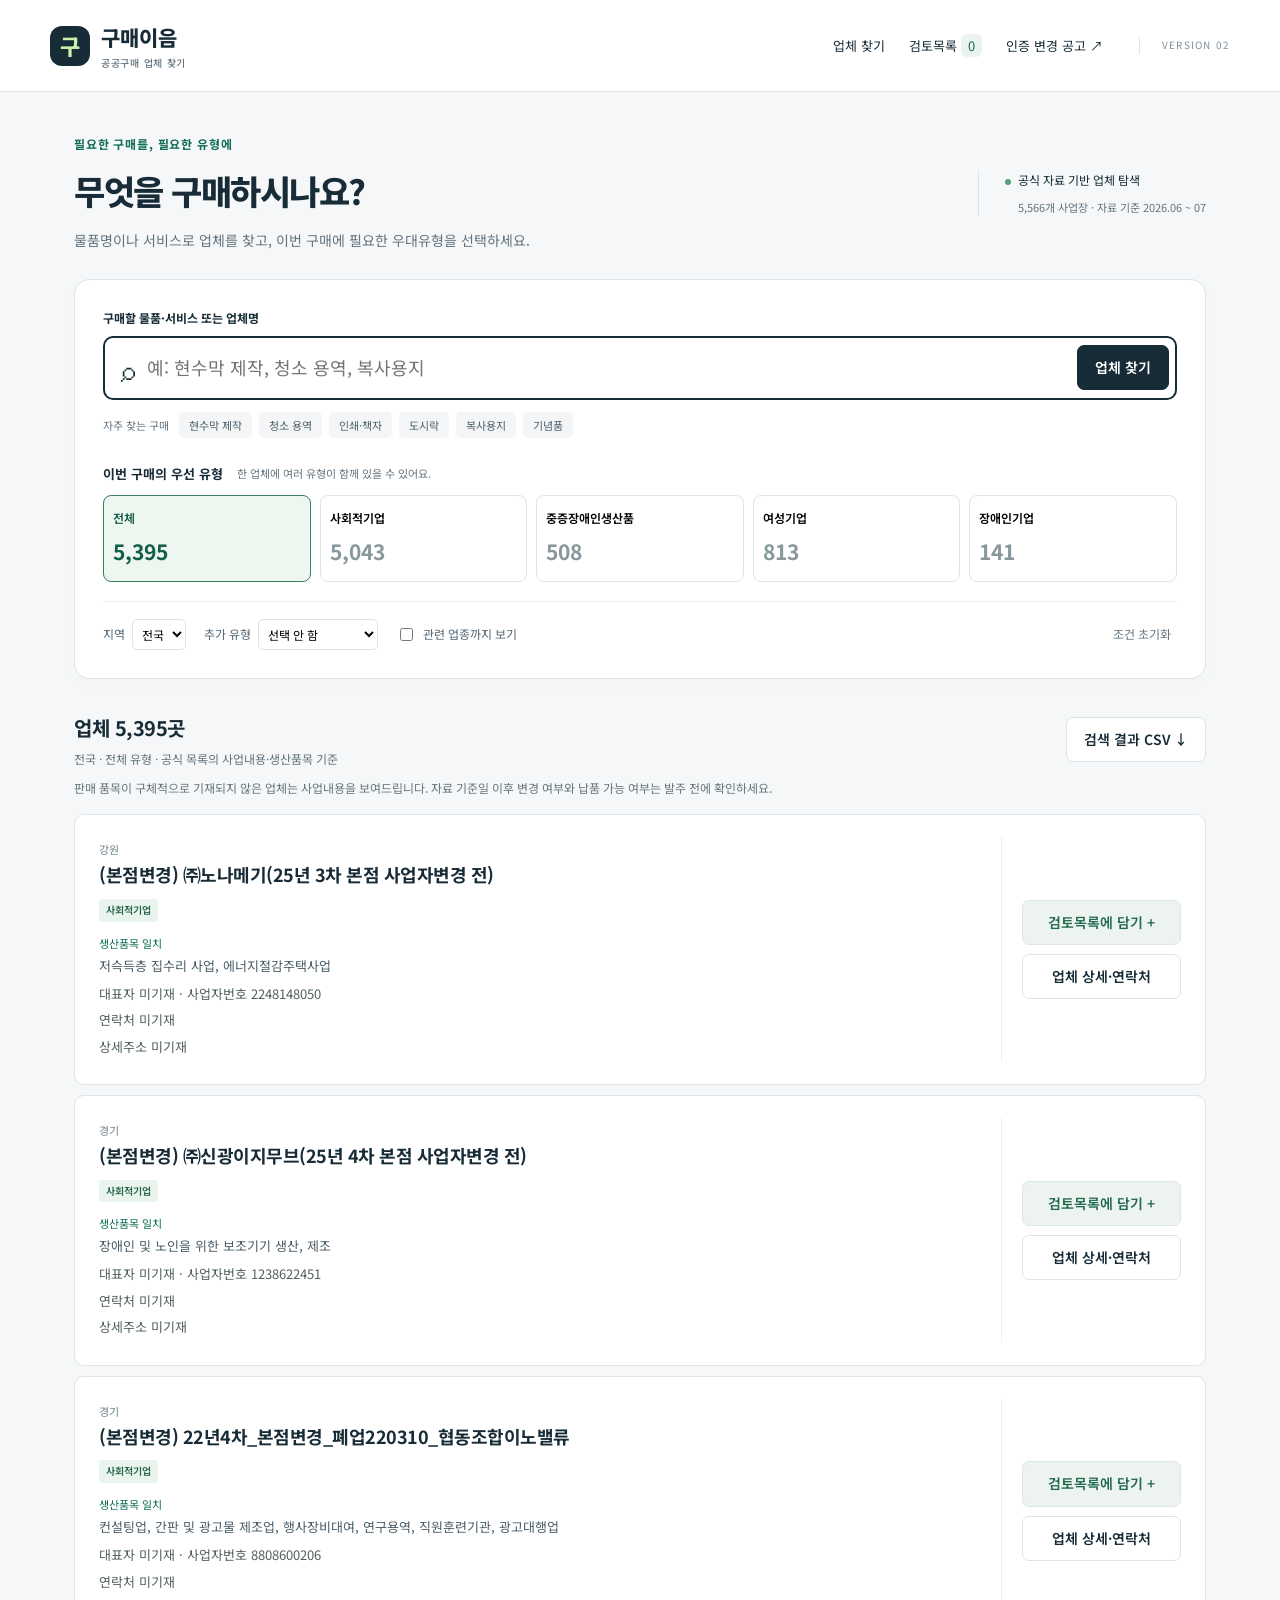
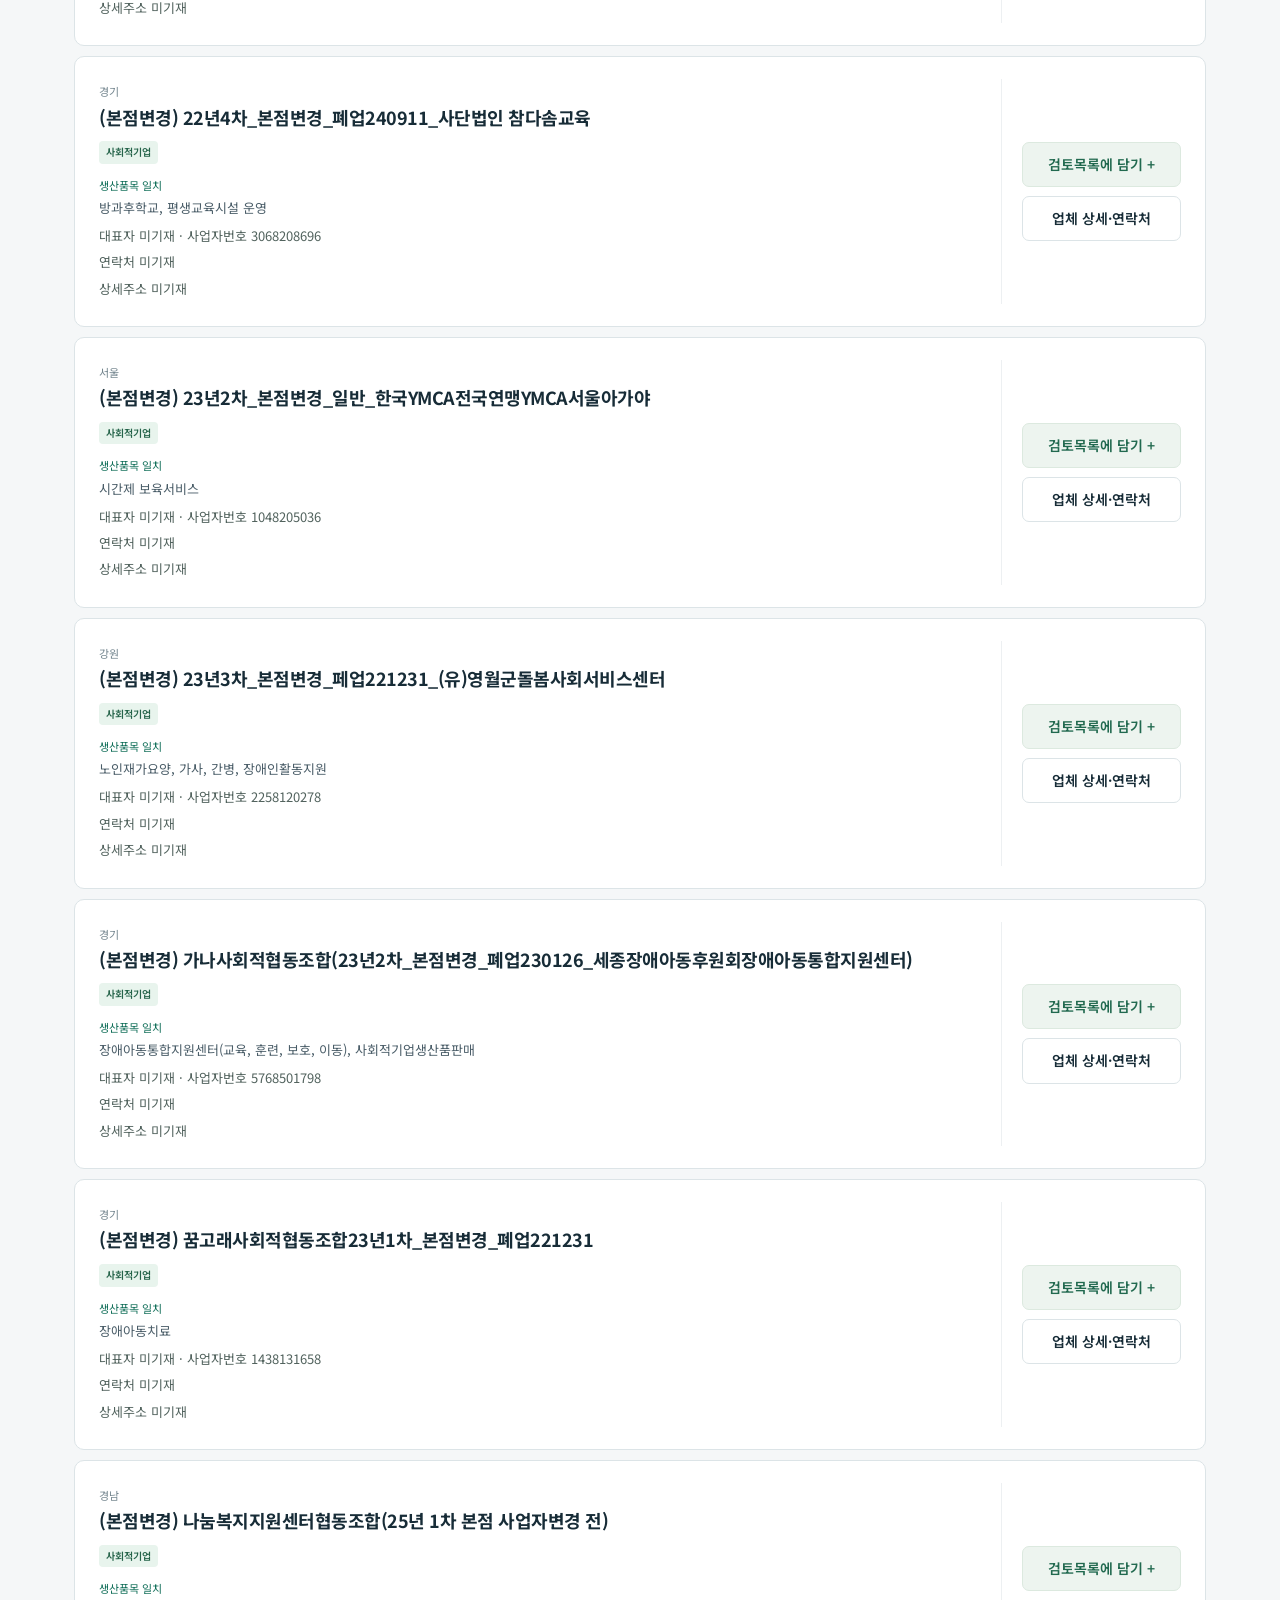
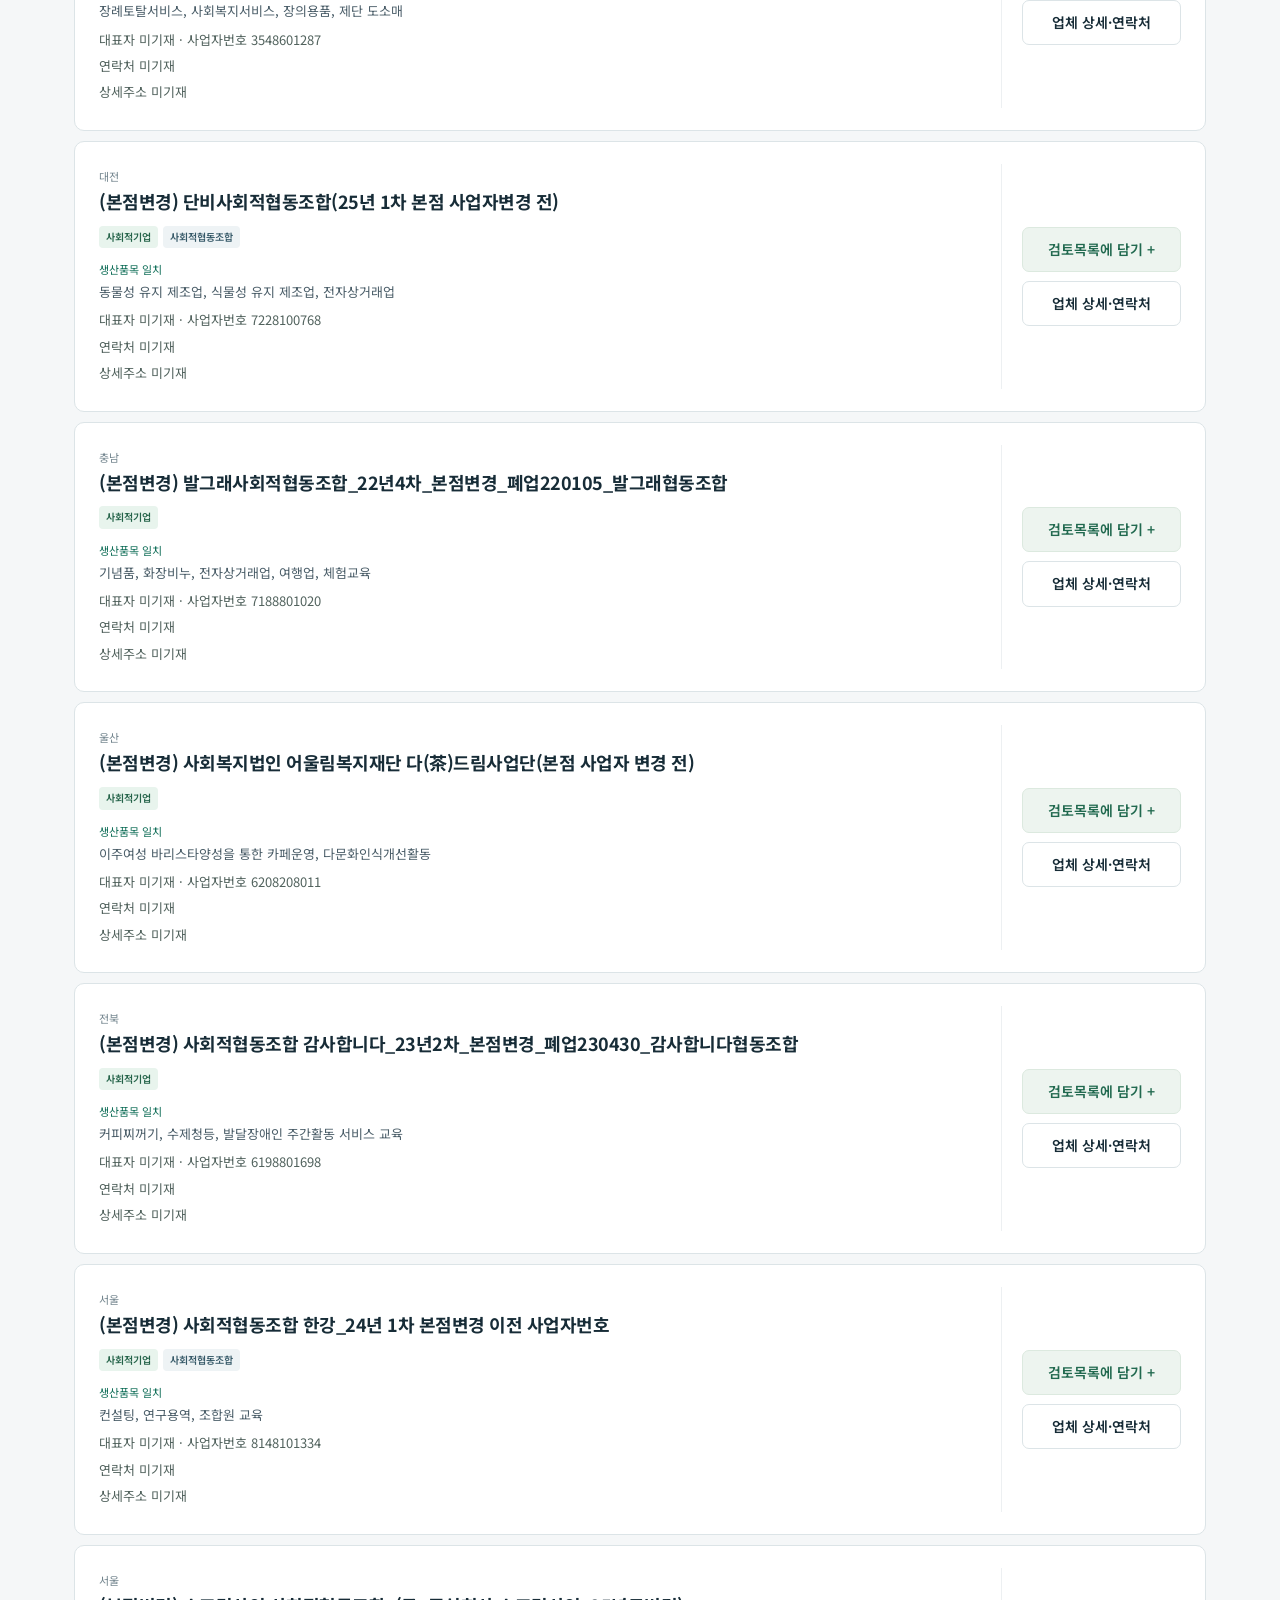
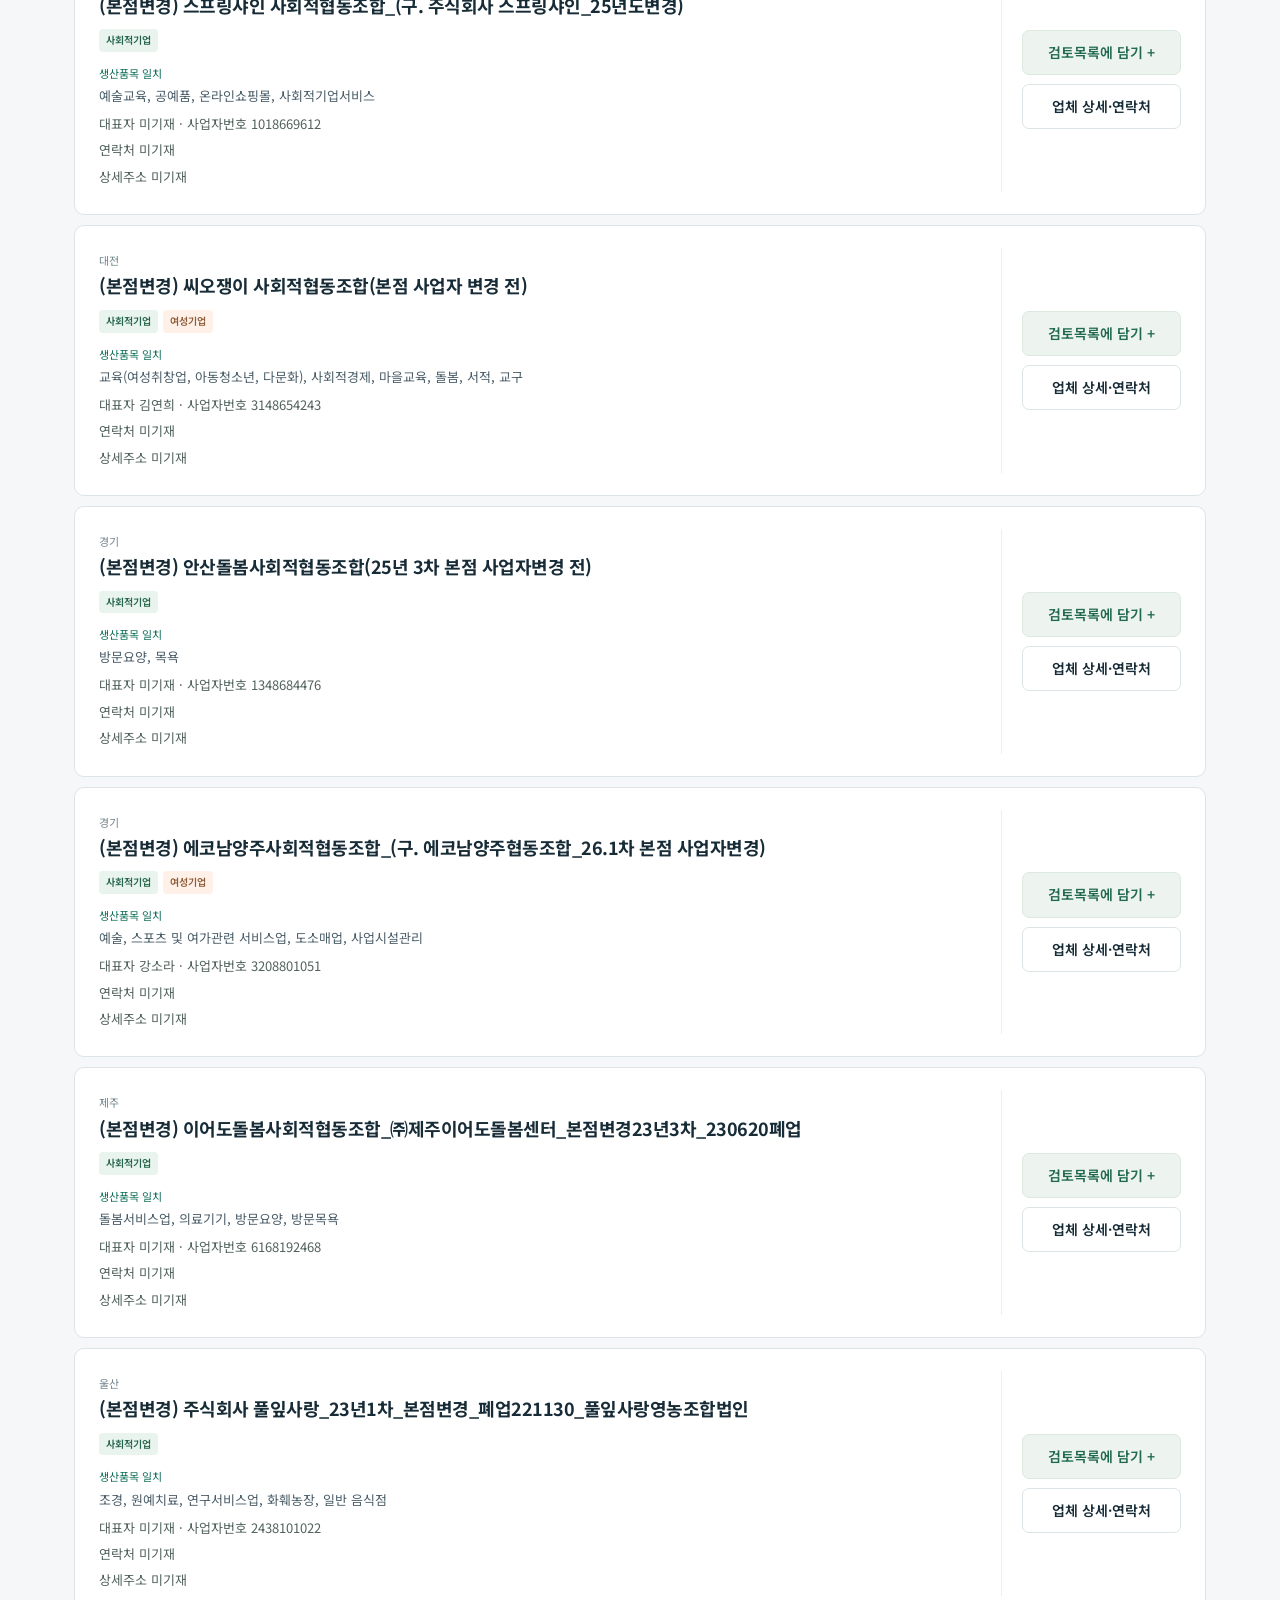
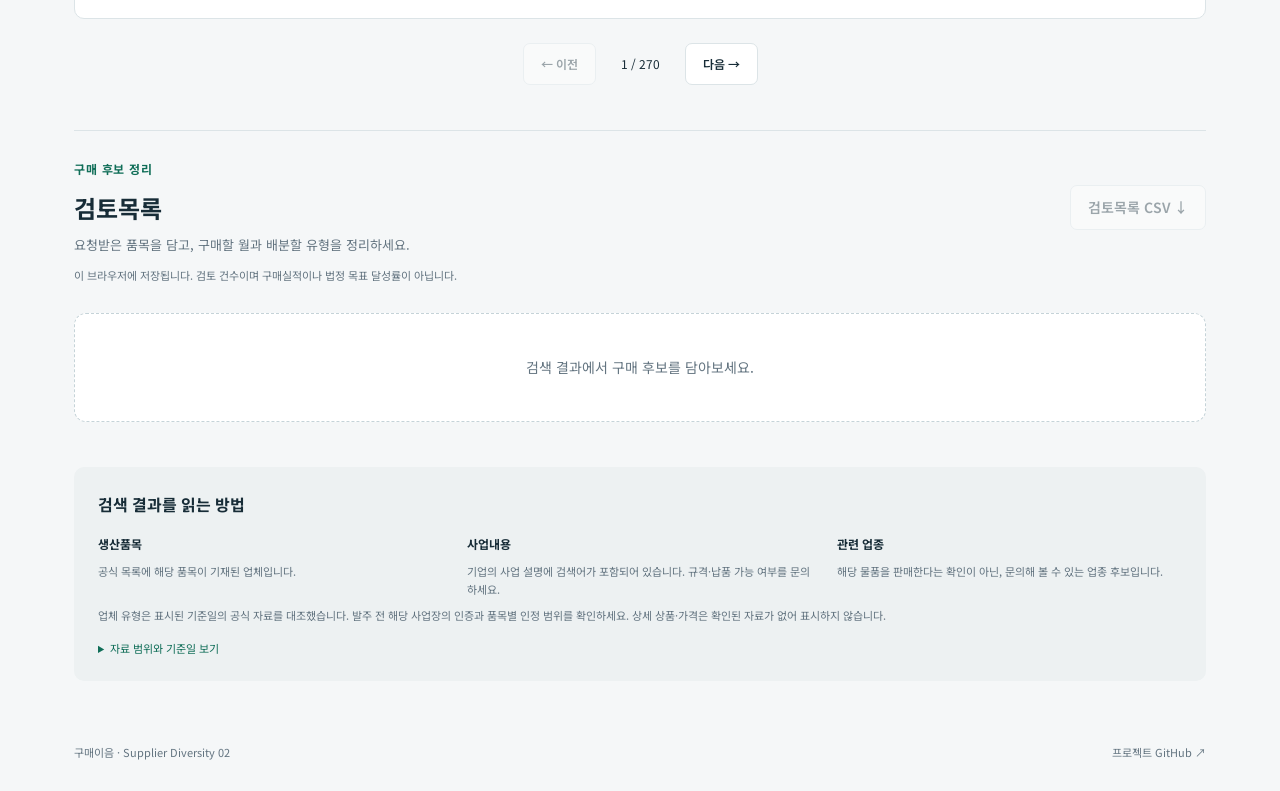
==== site/index.html @ 0f8f9295 "feat: add procurement directory with public business contacts and monthly shortlist" ====
<!doctype html>
<html lang="ko">
<head><meta charset="utf-8"><meta name="viewport" content="width=device-width,initial-scale=1"><meta name="description" content="필요한 물품과 서비스를 검색하고 사회적기업·중증장애인생산품 생산시설·여성기업 구매 후보를 비교하세요."><title>구매이음 · 공공구매 업체 찾기</title><link rel="stylesheet" href="./directory.css"><script src="./directory.js" defer></script></head>
<body>
<header class="topbar"><a class="brand" href="./"><span class="brand-mark">구</span><span>구매이음<small>공공구매 업체 찾기</small></span></a><nav><a href="#search-section">업체 찾기</a><a href="#review-section">검토목록 <span id="saved-count">0</span></a><a href="./cancellations.html">인증 변경 공고 ↗</a></nav><span class="version">VERSION 02</span></header>
<main>
<section class="intro"><div><p class="eyebrow">필요한 구매를, 필요한 유형에</p><h1>무엇을 구매하시나요?</h1><p>물품명이나 서비스로 업체를 찾고, 이번 구매에 필요한 우대유형을 선택하세요.</p></div><aside><span class="live-dot"></span>공식 자료 기반 업체 탐색<small id="source-status">자료를 불러오는 중입니다</small></aside></section>
<section id="search-section" class="search-panel">
<form id="search-form"><label for="search">구매할 물품·서비스 또는 업체명</label><div class="search-row"><span aria-hidden="true">⌕</span><input id="search" type="search" placeholder="예: 현수막 제작, 청소 용역, 복사용지" autocomplete="off"><button class="primary" type="submit">업체 찾기</button></div></form>
<div class="examples"><span>자주 찾는 구매</span><button data-query="현수막 제작">현수막 제작</button><button data-query="청소">청소 용역</button><button data-query="인쇄">인쇄·책자</button><button data-query="도시락">도시락</button><button data-query="복사용지">복사용지</button><button data-query="기념품">기념품</button></div>
<div class="priority-heading"><strong>이번 구매의 우선 유형</strong><span>한 업체에 여러 유형이 함께 있을 수 있어요.</span></div>
<div id="type-tabs" class="type-tabs" role="group" aria-label="우대기업 유형"></div>
<div class="filters"><label>지역 <select id="region"><option value="">전국</option></select></label><label>추가 유형 <select id="extra-type"><option value="">선택 안 함</option><option>창업기업</option><option>장애인표준사업장</option><option>사회적협동조합</option></select></label><label class="check"><input id="related" type="checkbox">관련 업종까지 보기</label><button id="reset" class="text-button">조건 초기화</button></div>
</section>
<div class="results-toolbar"><div><h2 id="result-title">검색할 업체를 준비하고 있습니다</h2><p id="result-context" aria-live="polite"></p></div><button id="export-results" class="secondary" disabled>검색 결과 CSV ↓</button></div>
<div id="coverage-note" class="coverage-note"></div>
<section id="results" aria-label="업체 검색 결과"></section>
<div class="pagination"><button id="prev" class="secondary" disabled>← 이전</button><span id="page-label"></span><button id="next" class="secondary" disabled>다음 →</button></div>
<section id="review-section" class="review-section"><div class="section-heading"><div><p class="eyebrow">구매 후보 정리</p><h2>검토목록</h2><p>요청받은 품목을 담고, 구매할 월과 배분할 유형을 정리하세요.</p></div><button id="export-review" class="secondary" disabled>검토목록 CSV ↓</button></div><p class="local-note">이 브라우저에 저장됩니다. 검토 건수이며 구매실적이나 법정 목표 달성률이 아닙니다.</p><div id="review-summary" class="review-summary"></div><div id="review-list"></div></section>
<section class="method"><h2>검색 결과를 읽는 방법</h2><div><article><b>생산품목</b><p>공식 목록에 해당 품목이 기재된 업체입니다.</p></article><article><b>사업내용</b><p>기업의 사업 설명에 검색어가 포함되어 있습니다. 규격·납품 가능 여부를 문의하세요.</p></article><article><b>관련 업종</b><p>해당 물품을 판매한다는 확인이 아닌, 문의해 볼 수 있는 업종 후보입니다.</p></article></div><p>업체 유형은 표시된 기준일의 공식 자료를 대조했습니다. 발주 전 해당 사업장의 인증과 품목별 인정 범위를 확인하세요. 상세 상품·가격은 확인된 자료가 없어 표시하지 않습니다.</p><details><summary>자료 범위와 기준일 보기</summary><div id="source-details"></div></details></section>
</main><footer><span>구매이음 · Supplier Diversity 02</span><a href="https://github.com/joongyu01/supplier_diversity_2" target="_blank" rel="noopener">프로젝트 GitHub ↗</a></footer>
<dialog id="supplier-dialog"><button id="close-dialog" class="dialog-close" aria-label="상세 닫기">×</button><div id="supplier-detail"></div></dialog><div id="toast" role="status" hidden></div>
</body></html>
---- site/directory.css ----
@import url('https://fonts.googleapis.com/css2?family=Noto+Sans+KR:wght@400;500;600;700;800&display=swap');
:root{font-family:'Noto Sans KR',system-ui,sans-serif;color:#172c37;background:#f5f7f8;font-synthesis:none;--ink:#172c37;--muted:#637480;--line:#dce4e7;--green:#106e58}*{box-sizing:border-box}body{margin:0;font-size:14px;line-height:1.65}button,input,select{font:inherit}button,a{touch-action:manipulation}button{cursor:pointer}button:disabled{opacity:.4;cursor:default}a{color:inherit;text-decoration:none}button,input,select,a{outline-offset:4px}a:hover{text-decoration:underline}h1,h2,h3,p{margin:0}.topbar{background:#fff;border-bottom:1px solid var(--line);padding:20px max(24px,calc((100vw - 1180px)/2));display:flex;align-items:center;gap:36px}.brand{display:flex;align-items:center;gap:11px;font-size:21px;font-weight:800;white-space:nowrap}.brand-mark{background:var(--ink);color:#cbefac;border-radius:12px;width:40px;height:40px;display:grid;place-items:center;font-size:22px}.brand small{display:block;font-size:10px;letter-spacing:.07em;color:var(--muted);font-weight:500}.topbar nav{display:flex;gap:24px;margin-left:auto;font-size:13px}.topbar nav span{background:#eaf3ee;color:var(--green);padding:2px 7px;border-radius:6px}.version{font-size:10px;letter-spacing:.12em;color:#84919a;border-left:1px solid var(--line);padding-left:22px}main{max-width:1180px;margin:auto;padding:42px 24px}.intro{display:flex;justify-content:space-between;align-items:center;margin-bottom:27px;gap:24px}.eyebrow{color:var(--green);font-size:12px;font-weight:700;letter-spacing:.07em;margin-bottom:9px}h1{font-size:34px;letter-spacing:-1.5px;font-weight:800}.intro p:not(.eyebrow){color:var(--muted);margin-top:10px}.intro aside{font-size:12px;border-left:1px solid var(--line);padding-left:26px;min-width:200px}.intro aside small{display:block;color:var(--muted);margin:8px 0 0 13px;font-size:11px}.live-dot{display:inline-block;background:#52a077;width:6px;height:6px;border-radius:50%;margin-right:7px}.search-panel{background:white;border:1px solid var(--line);border-radius:15px;padding:28px;box-shadow:0 7px 20px #162b3304}.search-panel form>label{font-size:12px;font-weight:700;display:block;margin-bottom:8px}.search-row{display:flex;border:2px solid var(--ink);border-radius:10px;align-items:center;padding:5px 6px 5px 16px;gap:12px}.search-row>span{font-size:28px}.search-row input{flex:1;min-width:0;border:0;background:none;outline:none;font-size:18px;padding:10px 0}.primary,.secondary{border-radius:7px;font-weight:600;padding:10px 17px;border:1px solid var(--line);background:#fff;color:var(--ink)}.primary{background:var(--ink);color:white;border-color:var(--ink);white-space:nowrap}.primary:hover{background:#285044}.secondary:hover{border-color:var(--green)}.examples{display:flex;flex-wrap:wrap;gap:7px;align-items:center;margin:12px 0 25px;font-size:11px}.examples>span{color:var(--muted);margin-right:3px}.examples button{border:0;background:#f3f5f6;color:#4d626d;padding:4px 10px;border-radius:5px}.examples button:hover{background:#e2ede5}.priority-heading{display:flex;gap:14px;align-items:center;margin-bottom:11px}.priority-heading strong{font-size:13px}.priority-heading span{font-size:11px;color:var(--muted)}.type-tabs{display:grid;grid-template-columns:repeat(5,1fr);gap:9px}.type-tab{border:1px solid var(--line);padding:12px 9px;text-align:left;border-radius:8px;background:white;display:flex;flex-direction:column;gap:6px;font-weight:600;font-size:12px}.type-tab span{font-size:21px;font-weight:700;color:#87979c}.type-tab.active{background:#edf6ef;border-color:#3b8063;color:#125e49}.type-tab.active span{color:#125e49}.filters{display:flex;align-items:center;gap:18px;margin-top:19px;padding-top:17px;border-top:1px solid #edf0f2;font-size:12px}.filters label{display:flex;align-items:center;gap:7px;color:#526674}.filters select{border:1px solid var(--line);border-radius:5px;padding:5px;max-width:165px;background:white}.check input{accent-color:var(--green)}.text-button{border:0;background:none;color:var(--muted);font-size:12px;margin-left:auto}.results-toolbar{display:flex;justify-content:space-between;align-items:center;margin:32px 0 10px}.results-toolbar h2{font-size:20px;letter-spacing:-.5px}.results-toolbar p{font-size:12px;color:var(--muted);margin-top:5px}.coverage-note{font-size:12px;color:#66767e;margin:0 0 16px;max-width:900px}.supplier-card{background:#fff;border:1px solid var(--line);border-radius:10px;padding:22px 24px;margin-bottom:10px;display:grid;grid-template-columns:1fr 180px;gap:20px}.supplier-top{display:flex;align-items:center;gap:10px;flex-wrap:wrap}.supplier-name{font-size:18px;font-weight:700;letter-spacing:-.5px;background:none;border:0;padding:0;text-align:left;color:var(--ink)}.supplier-name:hover{color:var(--green);text-decoration:underline}.region-tag{font-size:11px;color:#73858e}.badges{display:flex;gap:5px;flex-wrap:wrap;margin:9px 0}.badge{font-size:10px;padding:3px 7px;border-radius:4px;background:#eef3f5;color:#365968;font-weight:600}.badge.social{background:#e8f4ed;color:#246349}.badge.severe{background:#edf0fc;color:#4e5d98}.badge.women{background:#fff1e7;color:#8b5a37}.badge.warn{background:#fff1cc;color:#825d16}.description{color:#4a5d68;font-size:13px;line-height:1.85;display:-webkit-box;-webkit-line-clamp:2;-webkit-box-orient:vertical;overflow:hidden}.description mark{background:#ebf7d4;color:inherit;padding:1px 2px}.match-label{font-size:11px;color:var(--green);margin-bottom:3px}.supplier-actions{display:flex;flex-direction:column;gap:9px;justify-content:center;align-items:stretch;border-left:1px solid #edf0f2;padding-left:20px}.supplier-actions small{font-size:10px;text-align:center;color:var(--muted)}.supplier-actions .primary{background:#edf4ef;border-color:#dce9df;color:#21694f}.pagination{display:flex;justify-content:center;gap:25px;align-items:center;margin:24px 0 45px;font-size:12px}.empty{background:white;border:1px dashed #c5d3d8;border-radius:12px;text-align:center;padding:42px 20px;color:var(--muted)}.empty h3{color:var(--ink);font-size:18px;margin-bottom:8px}.empty button{margin-top:15px}.review-section{border-top:1px solid var(--line);padding-top:28px}.section-heading{display:flex;justify-content:space-between;align-items:center;gap:15px}.section-heading h2{font-size:24px}.section-heading p:not(.eyebrow){color:var(--muted);font-size:13px;margin-top:7px}.local-note{font-size:11px;color:var(--muted);margin:10px 0 15px}.review-summary{display:flex;gap:7px;flex-wrap:wrap;margin-bottom:14px}.review-summary span{background:#e9f0ed;border-radius:5px;padding:5px 10px;font-size:12px}.review-row{background:white;padding:16px;border:1px solid var(--line);border-radius:8px;margin-bottom:8px;display:grid;grid-template-columns:1.4fr 1.4fr 1fr 1fr 40px;gap:12px;align-items:center}.review-row input,.review-row select{border:1px solid var(--line);padding:7px;border-radius:5px;width:100%;font-size:12px;background:white}.review-row label{font-size:10px;color:var(--muted)}.review-row strong{display:block;font-size:12px}.remove{border:0;background:none;color:#a25f50;font-size:22px}.method{margin-top:45px;padding:24px;background:#edf1f2;border-radius:10px}.method h2{font-size:16px;margin-bottom:15px}.method>div{display:grid;grid-template-columns:repeat(3,1fr);gap:24px}.method b{font-size:12px}.method p{color:var(--muted);font-size:11px;margin-top:7px}.method details{font-size:11px;margin-top:15px}.method summary{cursor:pointer;color:var(--green)}#source-details{margin-top:10px}footer{max-width:1180px;margin:auto;padding:20px 24px 30px;font-size:11px;display:flex;justify-content:space-between;color:var(--muted)}dialog{border:0;border-radius:14px;max-width:720px;width:calc(100% - 32px);padding:32px;box-shadow:0 15px 80px #162b3344}dialog::backdrop{background:#132b3a80}.dialog-close{position:absolute;right:15px;top:9px;border:0;background:none;font-size:30px;color:var(--muted)}dialog h2{font-size:24px;margin:10px 25px 12px 0}dialog h3{font-size:13px;margin-top:20px}dialog p,dialog li{font-size:13px;color:#4a5d68}dialog a{color:var(--green);text-decoration:underline}dialog table{width:100%;font-size:11px;border-collapse:collapse;margin-top:8px}dialog td,dialog th{border-bottom:1px solid var(--line);padding:9px;text-align:left}#toast{position:fixed;bottom:25px;left:50%;transform:translateX(-50%);background:#172c37;color:white;padding:12px 24px;border-radius:8px;box-shadow:0 4px 20px #0002;z-index:10;font-size:13px}
@media(max-width:760px){.topbar{padding:15px 18px;gap:15px}.topbar nav{gap:12px;font-size:11px}.version,.brand small{display:none}.brand{font-size:18px}.brand-mark{width:32px;height:32px;font-size:18px}main{padding:28px 16px}.intro{display:block}.intro aside{display:none}h1{font-size:28px}.intro p:not(.eyebrow){font-size:12px}.search-panel{padding:18px}.search-row input{font-size:14px}.search-row{gap:7px;padding-left:10px}.search-row .primary{padding:10px}.examples{font-size:10px}.priority-heading{display:block}.priority-heading span{display:block;margin-top:3px}.type-tabs{grid-template-columns:repeat(3,1fr)}.type-tab{font-size:11px}.type-tab span{font-size:18px}.filters{gap:10px;flex-wrap:wrap}.filters select{max-width:125px}.supplier-card{grid-template-columns:1fr;padding:18px;gap:13px}.supplier-actions{border-left:0;border-top:1px solid #edf0f2;padding:12px 0 0;flex-direction:row;align-items:center}.supplier-actions button{flex:1;font-size:12px}.supplier-actions small{display:none}.results-toolbar .secondary{font-size:11px;padding:8px}.results-toolbar h2{font-size:18px}.section-heading{align-items:flex-start}.section-heading .secondary{font-size:10px;white-space:nowrap}.review-row{grid-template-columns:1fr 1fr;position:relative;padding-right:35px}.review-row .remove{position:absolute;right:5px;top:8px}.method>div{grid-template-columns:1fr;gap:15px}dialog{padding:23px}.topbar nav a:first-child{display:none}}
/* Public workplace information remains readable without opening the dialog. */
.contact-line{font-size:13px;color:#51625d;margin:5px 0;overflow-wrap:anywhere}.review-row small{display:block;color:#66756f;margin-top:6px}#source-details table{width:100%;border-collapse:collapse}#source-details td,#source-details th{padding:10px;border-bottom:1px solid #dde5e1;text-align:left}dialog table{width:100%;table-layout:fixed}dialog th{width:100px}dialog td{overflow-wrap:anywhere}
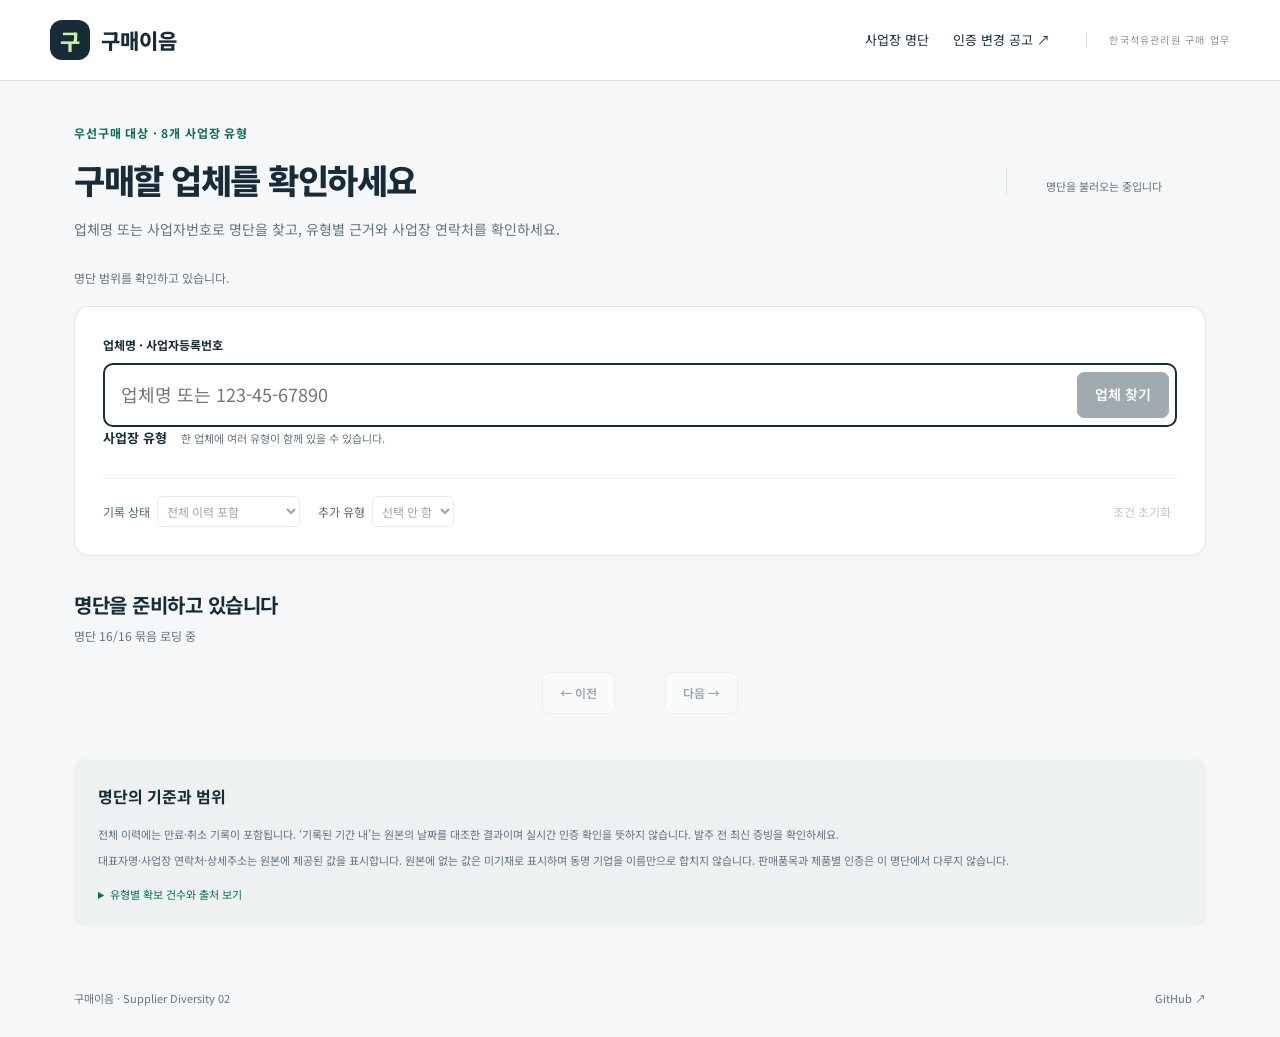
==== commit 01a01195: "Add full eight-type business registry search with source histories" ====
--- a/site/index.html
+++ b/site/index.html
@@ -1,23 +1,5 @@
-<!doctype html>
-<html lang="ko">
-<head><meta charset="utf-8"><meta name="viewport" content="width=device-width,initial-scale=1"><meta name="description" content="필요한 물품과 서비스를 검색하고 사회적기업·중증장애인생산품 생산시설·여성기업 구매 후보를 비교하세요."><title>구매이음 · 공공구매 업체 찾기</title><link rel="stylesheet" href="./directory.css"><script src="./directory.js" defer></script></head>
-<body>
-<header class="topbar"><a class="brand" href="./"><span class="brand-mark">구</span><span>구매이음<small>공공구매 업체 찾기</small></span></a><nav><a href="#search-section">업체 찾기</a><a href="#review-section">검토목록 <span id="saved-count">0</span></a><a href="./cancellations.html">인증 변경 공고 ↗</a></nav><span class="version">VERSION 02</span></header>
-<main>
-<section class="intro"><div><p class="eyebrow">필요한 구매를, 필요한 유형에</p><h1>무엇을 구매하시나요?</h1><p>물품명이나 서비스로 업체를 찾고, 이번 구매에 필요한 우대유형을 선택하세요.</p></div><aside><span class="live-dot"></span>공식 자료 기반 업체 탐색<small id="source-status">자료를 불러오는 중입니다</small></aside></section>
-<section id="search-section" class="search-panel">
-<form id="search-form"><label for="search">구매할 물품·서비스 또는 업체명</label><div class="search-row"><span aria-hidden="true">⌕</span><input id="search" type="search" placeholder="예: 현수막 제작, 청소 용역, 복사용지" autocomplete="off"><button class="primary" type="submit">업체 찾기</button></div></form>
-<div class="examples"><span>자주 찾는 구매</span><button data-query="현수막 제작">현수막 제작</button><button data-query="청소">청소 용역</button><button data-query="인쇄">인쇄·책자</button><button data-query="도시락">도시락</button><button data-query="복사용지">복사용지</button><button data-query="기념품">기념품</button></div>
-<div class="priority-heading"><strong>이번 구매의 우선 유형</strong><span>한 업체에 여러 유형이 함께 있을 수 있어요.</span></div>
-<div id="type-tabs" class="type-tabs" role="group" aria-label="우대기업 유형"></div>
-<div class="filters"><label>지역 <select id="region"><option value="">전국</option></select></label><label>추가 유형 <select id="extra-type"><option value="">선택 안 함</option><option>창업기업</option><option>장애인표준사업장</option><option>사회적협동조합</option></select></label><label class="check"><input id="related" type="checkbox">관련 업종까지 보기</label><button id="reset" class="text-button">조건 초기화</button></div>
-</section>
-<div class="results-toolbar"><div><h2 id="result-title">검색할 업체를 준비하고 있습니다</h2><p id="result-context" aria-live="polite"></p></div><button id="export-results" class="secondary" disabled>검색 결과 CSV ↓</button></div>
-<div id="coverage-note" class="coverage-note"></div>
-<section id="results" aria-label="업체 검색 결과"></section>
-<div class="pagination"><button id="prev" class="secondary" disabled>← 이전</button><span id="page-label"></span><button id="next" class="secondary" disabled>다음 →</button></div>
-<section id="review-section" class="review-section"><div class="section-heading"><div><p class="eyebrow">구매 후보 정리</p><h2>검토목록</h2><p>요청받은 품목을 담고, 구매할 월과 배분할 유형을 정리하세요.</p></div><button id="export-review" class="secondary" disabled>검토목록 CSV ↓</button></div><p class="local-note">이 브라우저에 저장됩니다. 검토 건수이며 구매실적이나 법정 목표 달성률이 아닙니다.</p><div id="review-summary" class="review-summary"></div><div id="review-list"></div></section>
-<section class="method"><h2>검색 결과를 읽는 방법</h2><div><article><b>생산품목</b><p>공식 목록에 해당 품목이 기재된 업체입니다.</p></article><article><b>사업내용</b><p>기업의 사업 설명에 검색어가 포함되어 있습니다. 규격·납품 가능 여부를 문의하세요.</p></article><article><b>관련 업종</b><p>해당 물품을 판매한다는 확인이 아닌, 문의해 볼 수 있는 업종 후보입니다.</p></article></div><p>업체 유형은 표시된 기준일의 공식 자료를 대조했습니다. 발주 전 해당 사업장의 인증과 품목별 인정 범위를 확인하세요. 상세 상품·가격은 확인된 자료가 없어 표시하지 않습니다.</p><details><summary>자료 범위와 기준일 보기</summary><div id="source-details"></div></details></section>
-</main><footer><span>구매이음 · Supplier Diversity 02</span><a href="https://github.com/joongyu01/supplier_diversity_2" target="_blank" rel="noopener">프로젝트 GitHub ↗</a></footer>
-<dialog id="supplier-dialog"><button id="close-dialog" class="dialog-close" aria-label="상세 닫기">×</button><div id="supplier-detail"></div></dialog><div id="toast" role="status" hidden></div>
-</body></html>+<!doctype html><html lang="ko"><head><meta charset="utf-8"><meta name="viewport" content="width=device-width,initial-scale=1"><title>구매이음 · 우선구매 사업장 명단</title><link rel="stylesheet" href="./directory.css"><link rel="stylesheet" href="./registry.css"><script src="./registry.js" defer></script></head><body>
+<header class="topbar"><a class="brand" href="./"><span class="brand-mark">구</span>구매이음</a><nav><a href="#search-section">사업장 명단</a><a href="./cancellations.html">인증 변경 공고 ↗</a></nav><span class="version">한국석유관리원 구매 업무</span></header><main>
+<section class="intro"><div><p class="eyebrow">우선구매 대상 · 8개 사업장 유형</p><h1>구매할 업체를 확인하세요</h1><p>업체명 또는 사업자번호로 명단을 찾고, 유형별 근거와 사업장 연락처를 확인하세요.</p></div><aside><small id="source-status">명단을 불러오는 중입니다</small></aside></section>
+<div id="coverage-note" class="coverage-note" role="status">명단 범위를 확인하고 있습니다.</div><section id="search-section" class="search-panel"><form id="search-form"><label for="search">업체명 · 사업자등록번호</label><div class="search-row"><input id="search" type="search" placeholder="업체명 또는 123-45-67890" autocomplete="off" disabled><button id="search-button" class="primary" disabled>업체 찾기</button></div></form><div class="priority-heading"><strong>사업장 유형</strong><span>한 업체에 여러 유형이 함께 있을 수 있습니다.</span></div><div id="type-tabs" class="type-tabs" role="group" aria-label="사업장 유형"></div><div class="filters"><label>기록 상태 <select id="status" disabled><option value="all">전체 이력 포함</option><option value="period">기록된 기간 내</option><option value="unknown">기간 정보 부족</option><option value="expired">만료·시작 전·확인 필요</option><option value="cancelled">취소·반납 기록</option></select></label><label>추가 유형 <select id="extra" disabled><option value="-1">선택 안 함</option></select></label><button id="reset" class="text-button" disabled>조건 초기화</button></div></section>
+<div class="results-toolbar"><div><h2 id="result-title">명단을 준비하고 있습니다</h2><p id="result-context" aria-live="polite"></p></div></div><section id="results" aria-label="사업장 검색 결과"></section><div class="pagination"><button id="prev" class="secondary" disabled>← 이전</button><span id="page-label"></span><button id="next" class="secondary" disabled>다음 →</button></div><section class="method"><h2>명단의 기준과 범위</h2><p>전체 이력에는 만료·취소 기록이 포함됩니다. ‘기록된 기간 내’는 원본의 날짜를 대조한 결과이며 실시간 인증 확인을 뜻하지 않습니다. 발주 전 최신 증빙을 확인하세요.</p><p>대표자명·사업장 연락처·상세주소는 원본에 제공된 값을 표시합니다. 원본에 없는 값은 미기재로 표시하며 동명 기업을 이름만으로 합치지 않습니다. 판매품목과 제품별 인증은 이 명단에서 다루지 않습니다.</p><details><summary>유형별 확보 건수와 출처 보기</summary><div id="source-details"></div></details></section></main><footer><span>구매이음 · Supplier Diversity 02</span><a href="https://github.com/joongyu01/supplier_diversity_2" target="_blank" rel="noopener">GitHub ↗</a></footer><dialog id="supplier-dialog"><button id="close-dialog" class="dialog-close" aria-label="상세 닫기">×</button><div id="supplier-detail"></div></dialog></body></html>
--- a/site/directory.css
+++ b/site/directory.css
@@ -3,3 +3,5 @@
 @media(max-width:760px){.topbar{padding:15px 18px;gap:15px}.topbar nav{gap:12px;font-size:11px}.version,.brand small{display:none}.brand{font-size:18px}.brand-mark{width:32px;height:32px;font-size:18px}main{padding:28px 16px}.intro{display:block}.intro aside{display:none}h1{font-size:28px}.intro p:not(.eyebrow){font-size:12px}.search-panel{padding:18px}.search-row input{font-size:14px}.search-row{gap:7px;padding-left:10px}.search-row .primary{padding:10px}.examples{font-size:10px}.priority-heading{display:block}.priority-heading span{display:block;margin-top:3px}.type-tabs{grid-template-columns:repeat(3,1fr)}.type-tab{font-size:11px}.type-tab span{font-size:18px}.filters{gap:10px;flex-wrap:wrap}.filters select{max-width:125px}.supplier-card{grid-template-columns:1fr;padding:18px;gap:13px}.supplier-actions{border-left:0;border-top:1px solid #edf0f2;padding:12px 0 0;flex-direction:row;align-items:center}.supplier-actions button{flex:1;font-size:12px}.supplier-actions small{display:none}.results-toolbar .secondary{font-size:11px;padding:8px}.results-toolbar h2{font-size:18px}.section-heading{align-items:flex-start}.section-heading .secondary{font-size:10px;white-space:nowrap}.review-row{grid-template-columns:1fr 1fr;position:relative;padding-right:35px}.review-row .remove{position:absolute;right:5px;top:8px}.method>div{grid-template-columns:1fr;gap:15px}dialog{padding:23px}.topbar nav a:first-child{display:none}}
 /* Public workplace information remains readable without opening the dialog. */
 .contact-line{font-size:13px;color:#51625d;margin:5px 0;overflow-wrap:anywhere}.review-row small{display:block;color:#66756f;margin-top:6px}#source-details table{width:100%;border-collapse:collapse}#source-details td,#source-details th{padding:10px;border-bottom:1px solid #dde5e1;text-align:left}dialog table{width:100%;table-layout:fixed}dialog th{width:100px}dialog td{overflow-wrap:anywhere}
+
+.type-tabs{grid-template-columns:repeat(3,minmax(0,1fr))}.type-tab{min-width:0;word-break:keep-all}.type-tab span{font-size:18px}
--- a/site/registry.css
+++ b/site/registry.css
@@ -0,0 +1 @@
+.search-row input{min-width:0;flex:1}.coverage-note{margin-bottom:18px;line-height:1.7}.status-badge{display:inline-block;margin:4px 5px 4px 0;padding:4px 8px;border-radius:5px;font-size:11px;background:#eef2f3;color:#4b5b67}.status-badge.period{background:#e2f1e8;color:#225f43}.status-badge.cancelled,.status-badge.expired{background:#f9eee5;color:#855022}.supplier-card h3{overflow-wrap:anywhere}.supplier-card p{line-height:1.65}.record{border-top:1px solid #dce5df;padding:16px 0}.record h3{margin-top:0}.record .local-note{overflow-wrap:anywhere}.detail-error{color:#943628}.filters{flex-wrap:wrap}.type-tab:disabled{opacity:.6}.intro p{max-width:720px}.method{line-height:1.7}.supplier-actions .secondary{white-space:normal}#result-context{min-height:22px}#source-status{line-height:1.7}dialog{max-height:85vh;overflow:auto}.source-link{color:#225f43;text-decoration:underline}
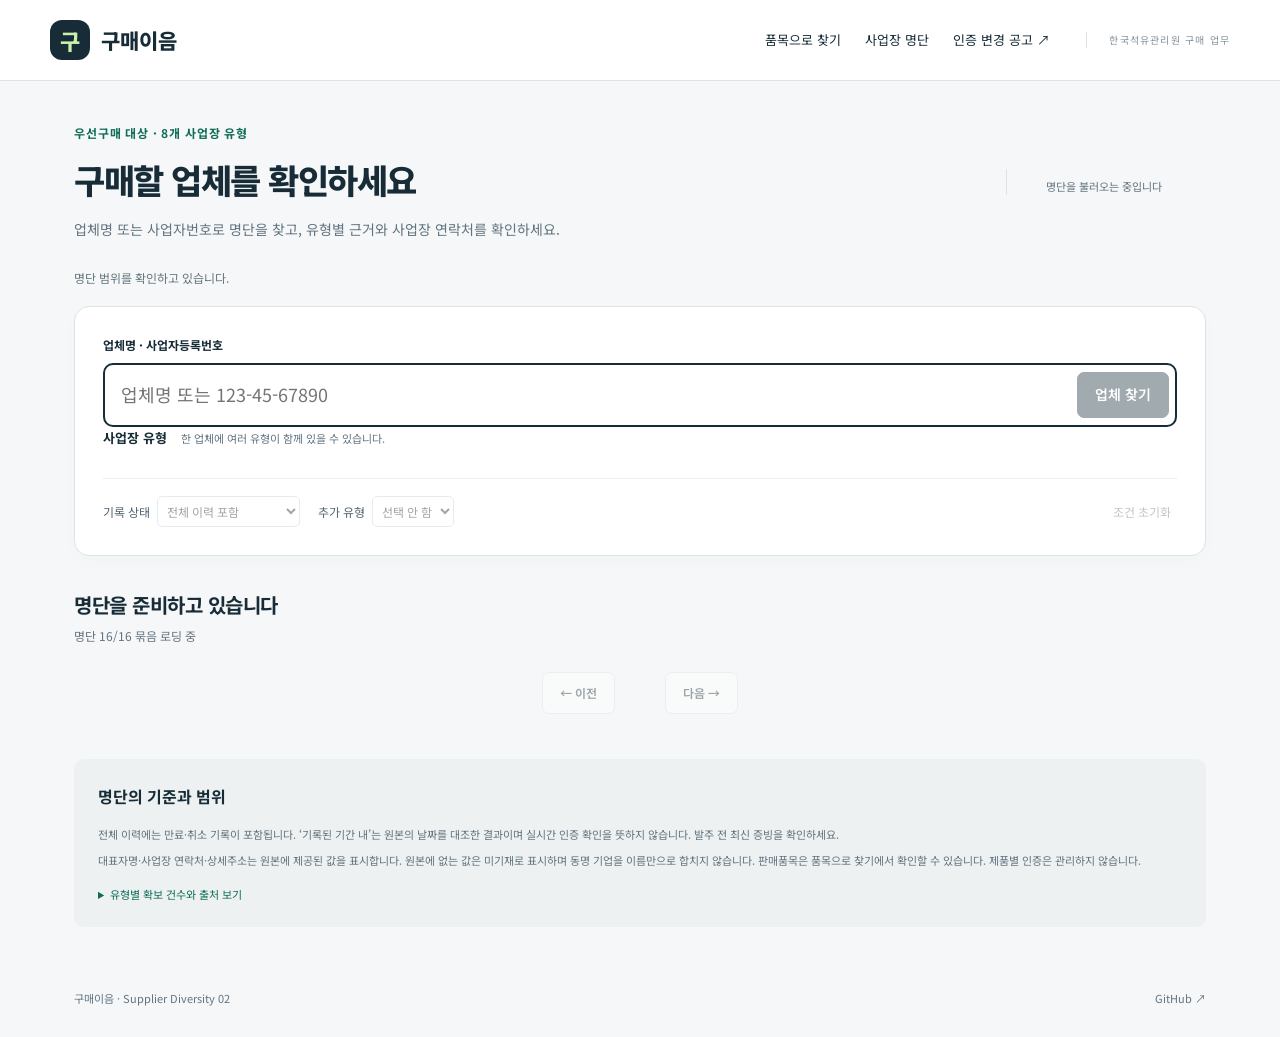
==== commit 7b7c11b7: "Connect public product evidence to supplier registry and add item search" ====
--- a/site/index.html
+++ b/site/index.html
@@ -1,5 +1,5 @@
 <!doctype html><html lang="ko"><head><meta charset="utf-8"><meta name="viewport" content="width=device-width,initial-scale=1"><title>구매이음 · 우선구매 사업장 명단</title><link rel="stylesheet" href="./directory.css"><link rel="stylesheet" href="./registry.css"><script src="./registry.js" defer></script></head><body>
-<header class="topbar"><a class="brand" href="./"><span class="brand-mark">구</span>구매이음</a><nav><a href="#search-section">사업장 명단</a><a href="./cancellations.html">인증 변경 공고 ↗</a></nav><span class="version">한국석유관리원 구매 업무</span></header><main>
+<header class="topbar"><a class="brand" href="./"><span class="brand-mark">구</span>구매이음</a><nav><a href="./offers.html">품목으로 찾기</a><a href="#search-section">사업장 명단</a><a href="./cancellations.html">인증 변경 공고 ↗</a></nav><span class="version">한국석유관리원 구매 업무</span></header><main>
 <section class="intro"><div><p class="eyebrow">우선구매 대상 · 8개 사업장 유형</p><h1>구매할 업체를 확인하세요</h1><p>업체명 또는 사업자번호로 명단을 찾고, 유형별 근거와 사업장 연락처를 확인하세요.</p></div><aside><small id="source-status">명단을 불러오는 중입니다</small></aside></section>
 <div id="coverage-note" class="coverage-note" role="status">명단 범위를 확인하고 있습니다.</div><section id="search-section" class="search-panel"><form id="search-form"><label for="search">업체명 · 사업자등록번호</label><div class="search-row"><input id="search" type="search" placeholder="업체명 또는 123-45-67890" autocomplete="off" disabled><button id="search-button" class="primary" disabled>업체 찾기</button></div></form><div class="priority-heading"><strong>사업장 유형</strong><span>한 업체에 여러 유형이 함께 있을 수 있습니다.</span></div><div id="type-tabs" class="type-tabs" role="group" aria-label="사업장 유형"></div><div class="filters"><label>기록 상태 <select id="status" disabled><option value="all">전체 이력 포함</option><option value="period">기록된 기간 내</option><option value="unknown">기간 정보 부족</option><option value="expired">만료·시작 전·확인 필요</option><option value="cancelled">취소·반납 기록</option></select></label><label>추가 유형 <select id="extra" disabled><option value="-1">선택 안 함</option></select></label><button id="reset" class="text-button" disabled>조건 초기화</button></div></section>
-<div class="results-toolbar"><div><h2 id="result-title">명단을 준비하고 있습니다</h2><p id="result-context" aria-live="polite"></p></div></div><section id="results" aria-label="사업장 검색 결과"></section><div class="pagination"><button id="prev" class="secondary" disabled>← 이전</button><span id="page-label"></span><button id="next" class="secondary" disabled>다음 →</button></div><section class="method"><h2>명단의 기준과 범위</h2><p>전체 이력에는 만료·취소 기록이 포함됩니다. ‘기록된 기간 내’는 원본의 날짜를 대조한 결과이며 실시간 인증 확인을 뜻하지 않습니다. 발주 전 최신 증빙을 확인하세요.</p><p>대표자명·사업장 연락처·상세주소는 원본에 제공된 값을 표시합니다. 원본에 없는 값은 미기재로 표시하며 동명 기업을 이름만으로 합치지 않습니다. 판매품목과 제품별 인증은 이 명단에서 다루지 않습니다.</p><details><summary>유형별 확보 건수와 출처 보기</summary><div id="source-details"></div></details></section></main><footer><span>구매이음 · Supplier Diversity 02</span><a href="https://github.com/joongyu01/supplier_diversity_2" target="_blank" rel="noopener">GitHub ↗</a></footer><dialog id="supplier-dialog"><button id="close-dialog" class="dialog-close" aria-label="상세 닫기">×</button><div id="supplier-detail"></div></dialog></body></html>
+<div class="results-toolbar"><div><h2 id="result-title">명단을 준비하고 있습니다</h2><p id="result-context" aria-live="polite"></p></div></div><section id="results" aria-label="사업장 검색 결과"></section><div class="pagination"><button id="prev" class="secondary" disabled>← 이전</button><span id="page-label"></span><button id="next" class="secondary" disabled>다음 →</button></div><section class="method"><h2>명단의 기준과 범위</h2><p>전체 이력에는 만료·취소 기록이 포함됩니다. ‘기록된 기간 내’는 원본의 날짜를 대조한 결과이며 실시간 인증 확인을 뜻하지 않습니다. 발주 전 최신 증빙을 확인하세요.</p><p>대표자명·사업장 연락처·상세주소는 원본에 제공된 값을 표시합니다. 원본에 없는 값은 미기재로 표시하며 동명 기업을 이름만으로 합치지 않습니다. 판매품목은 <a href="./offers.html">품목으로 찾기</a>에서 확인할 수 있습니다. 제품별 인증은 관리하지 않습니다.</p><details><summary>유형별 확보 건수와 출처 보기</summary><div id="source-details"></div></details></section></main><footer><span>구매이음 · Supplier Diversity 02</span><a href="https://github.com/joongyu01/supplier_diversity_2" target="_blank" rel="noopener">GitHub ↗</a></footer><dialog id="supplier-dialog"><button id="close-dialog" class="dialog-close" aria-label="상세 닫기">×</button><div id="supplier-detail"></div></dialog></body></html>
